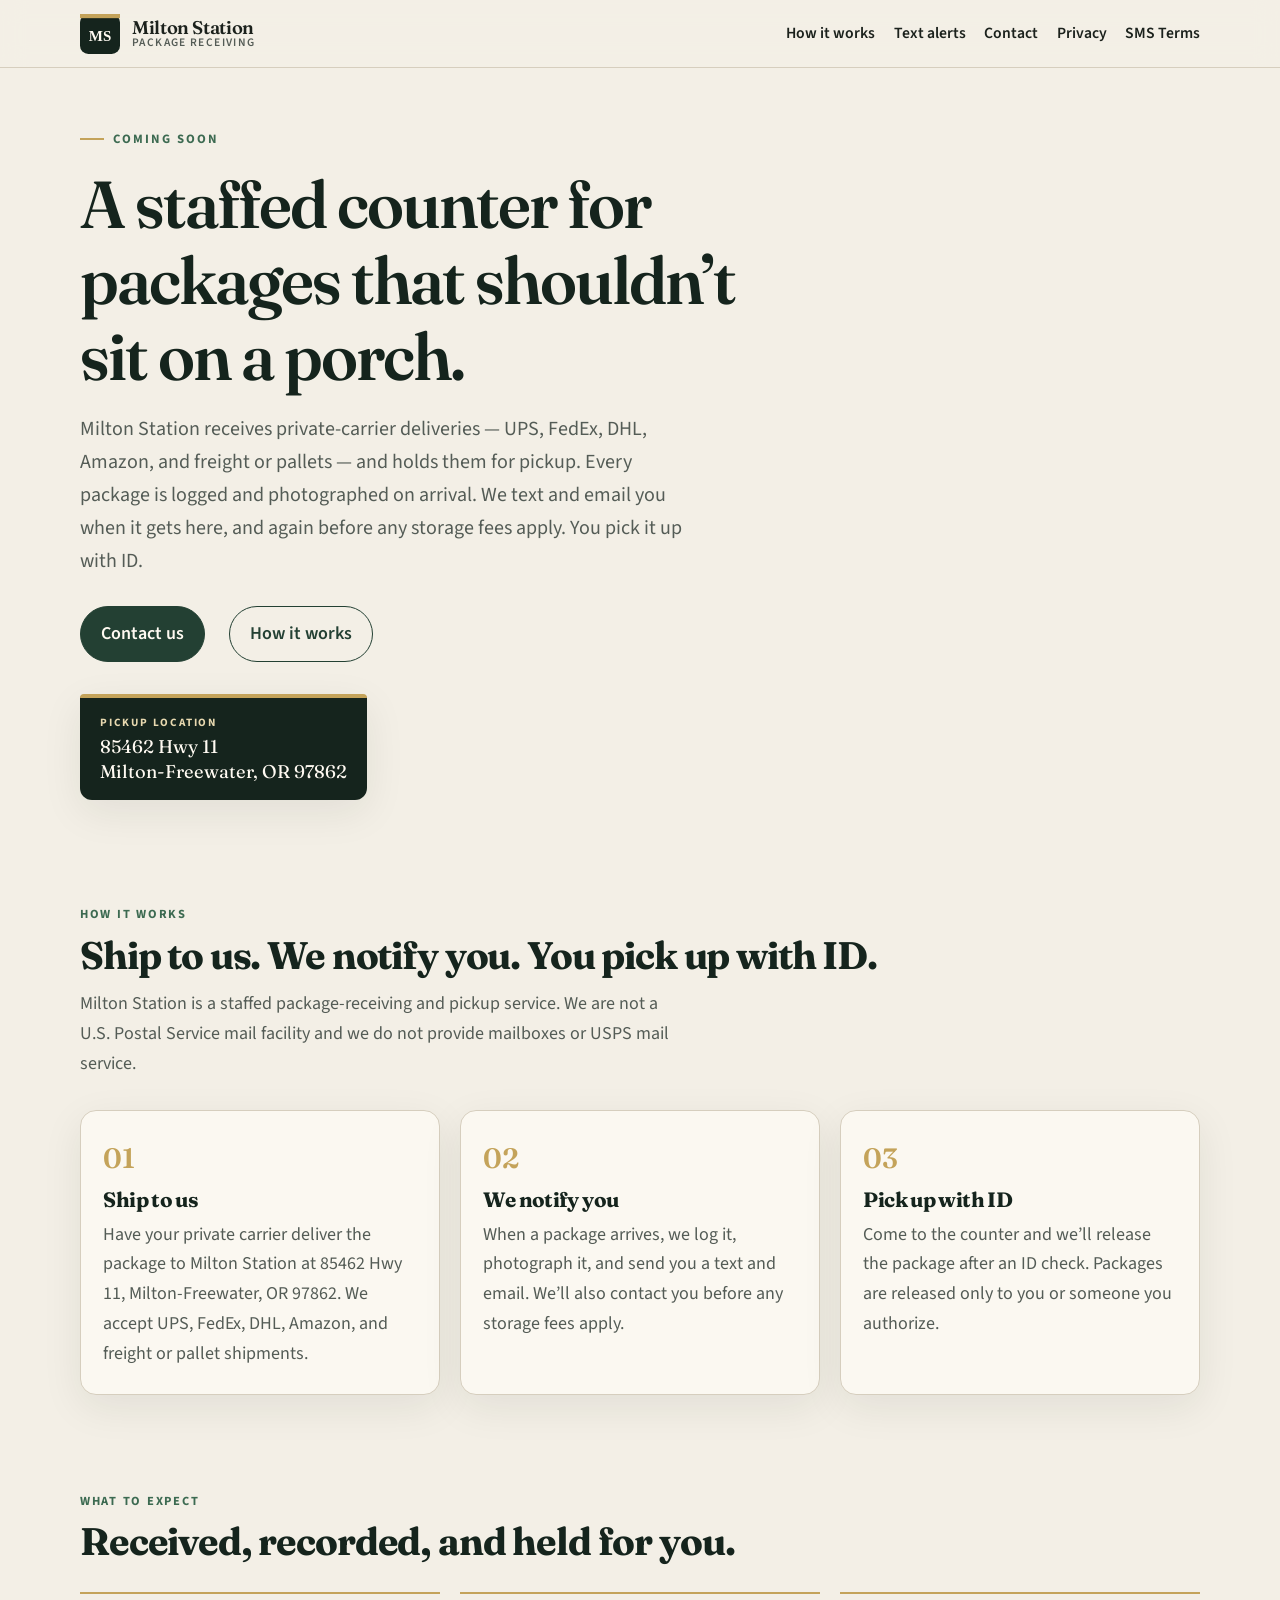
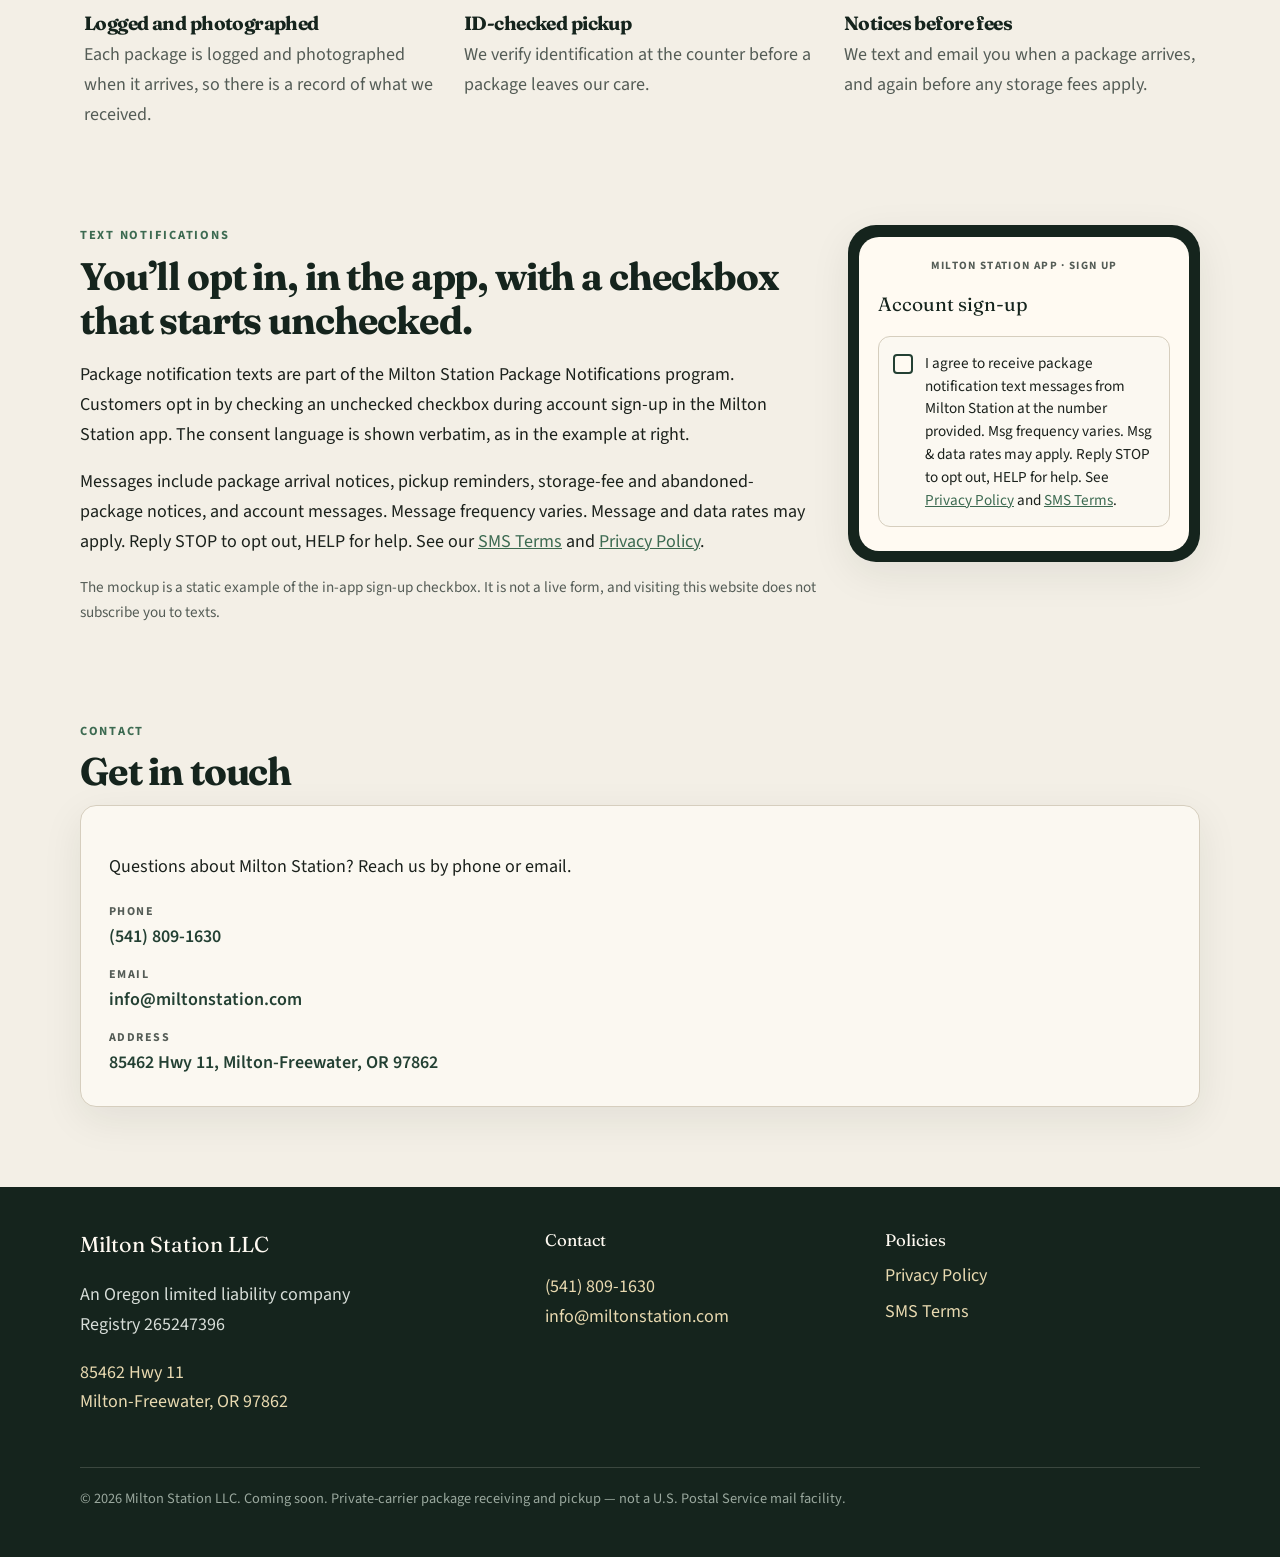
==== index.html @ 0d554fe6 "Add Milton Station website and GitHub Pages workflow" ====
<!DOCTYPE html>
<html lang="en">
<head>
  <meta charset="utf-8">
  <meta name="viewport" content="width=device-width, initial-scale=1">
    <title>Milton Station — Package receiving in Milton-Freewater, Oregon</title>
  <meta name="description" content="Milton Station is a staffed package-receiving and pickup service for private-carrier deliveries in Milton-Freewater, Oregon. Coming soon.">
  <link rel="canonical" href="https://miltonstation.com/">
  <link rel="icon" href="/assets/favicon.svg" type="image/svg+xml">
  <link rel="preconnect" href="https://fonts.googleapis.com">
  <link rel="preconnect" href="https://fonts.gstatic.com" crossorigin>
  <link href="https://fonts.googleapis.com/css2?family=Fraunces:opsz,wght@9..144,500;9..144,600;9..144,700&family=Source+Sans+3:ital,wght@0,400;0,600;0,700;1,400&display=swap" rel="stylesheet">
  <link rel="stylesheet" href="/styles.css">
</head>

<body>
  <a class="skip" href="#main">Skip to content</a>
  <header class="site-header">
    <div class="wrap header-inner">
      <a class="brand" href="/">
        <img class="brand-mark" src="/assets/logo.svg" alt="">
        <span class="brand-text">
          <span class="brand-name">Milton Station</span>
          <span class="brand-tag">Package receiving</span>
        </span>
      </a>
      <nav class="nav" aria-label="Primary">
                <a href="/#how-it-works">How it works</a>
        <a href="/#sms">Text alerts</a>
        <a href="/#contact">Contact</a>
        <a href="/privacy">Privacy</a>
        <a href="/sms-terms">SMS Terms</a>
      </nav>
    </div>
  </header>

  <main id="main">
    <section class="hero">
      <div class="wrap">
        <p class="eyebrow">Coming soon</p>
        <h1>A staffed counter for packages that shouldn’t sit on a porch.</h1>
        <p class="lede">Milton Station receives private-carrier deliveries — UPS, FedEx, DHL, Amazon, and freight or pallets — and holds them for pickup. Every package is logged and photographed on arrival. We text and email you when it gets here, and again before any storage fees apply. You pick it up with ID.</p>
        <div class="hero-actions">
          <a class="btn" href="#contact">Contact us</a>
          <a class="btn btn-ghost" href="#how-it-works">How it works</a>
        </div>
        <a class="plaque" href="https://maps.google.com/?q=85462+Hwy+11,+Milton-Freewater,+OR+97862">
          <span class="plaque-label">Pickup location</span>
          <span class="plaque-addr">85462 Hwy 11<br>Milton-Freewater, OR 97862</span>
        </a>
      </div>
    </section>

    <section id="how-it-works">
      <div class="wrap">
        <p class="section-label">How it works</p>
        <h2>Ship to us. We notify you. You pick up with ID.</h2>
        <p class="section-intro">Milton Station is a staffed package-receiving and pickup service. We are not a U.S. Postal Service mail facility and we do not provide mailboxes or USPS mail service.</p>
        <div class="steps">
          <article class="step">
            <div class="step-num">01</div>
            <h3>Ship to us</h3>
            <p>Have your private carrier deliver the package to Milton Station at 85462 Hwy 11, Milton-Freewater, OR 97862. We accept UPS, FedEx, DHL, Amazon, and freight or pallet shipments.</p>
          </article>
          <article class="step">
            <div class="step-num">02</div>
            <h3>We notify you</h3>
            <p>When a package arrives, we log it, photograph it, and send you a text and email. We’ll also contact you before any storage fees apply.</p>
          </article>
          <article class="step">
            <div class="step-num">03</div>
            <h3>Pick up with ID</h3>
            <p>Come to the counter and we’ll release the package after an ID check. Packages are released only to you or someone you authorize.</p>
          </article>
        </div>
      </div>
    </section>

    <section id="features">
      <div class="wrap">
        <p class="section-label">What to expect</p>
        <h2>Received, recorded, and held for you.</h2>
        <div class="features" style="margin-top:1.75rem;">
          <article class="feature">
            <h3>Logged and photographed</h3>
            <p>Each package is logged and photographed when it arrives, so there is a record of what we received.</p>
          </article>
          <article class="feature">
            <h3>ID-checked pickup</h3>
            <p>We verify identification at the counter before a package leaves our care.</p>
          </article>
          <article class="feature">
            <h3>Notices before fees</h3>
            <p>We text and email you when a package arrives, and again before any storage fees apply.</p>
          </article>
        </div>
      </div>
    </section>

    <section id="sms">
      <div class="wrap optin-grid">
        <div>
          <p class="section-label">Text notifications</p>
          <h2>You’ll opt in, in the app, with a checkbox that starts unchecked.</h2>
          <p>Package notification texts are part of the Milton Station Package Notifications program. Customers opt in by checking an unchecked checkbox during account sign-up in the Milton Station app. The consent language is shown verbatim, as in the example at right.</p>
          <p>Messages include package arrival notices, pickup reminders, storage-fee and abandoned-package notices, and account messages. Message frequency varies. Message and data rates may apply. Reply STOP to opt out, HELP for help. See our <a href="/sms-terms">SMS Terms</a> and <a href="/privacy">Privacy Policy</a>.</p>
          <p class="note">The mockup is a static example of the in-app sign-up checkbox. It is not a live form, and visiting this website does not subscribe you to texts.</p>
        </div>
            <aside class="mock-phone" aria-hidden="true">
              <div class="mock-screen">
                <p class="mock-chrome">Milton Station app · Sign up</p>
                <p class="mock-title">Account sign-up</p>
                <div class="mock-consent">
                  <span class="checkbox"></span>
                  <p>I agree to receive package notification text messages from Milton Station at the number provided. Msg frequency varies. Msg &amp; data rates may apply. Reply STOP to opt out, HELP for help. See <a href="/privacy">Privacy Policy</a> and <a href="/sms-terms">SMS Terms</a>.</p>
                </div>
              </div>
            </aside>
      </div>
    </section>

    <section id="contact">
      <div class="wrap">
        <p class="section-label">Contact</p>
        <h2>Get in touch</h2>
        <div class="contact-card">
          <p>Questions about Milton Station? Reach us by phone or email.</p>
          <ul class="contact-list">
            <li><span>Phone</span><a href="tel:+15418091630">(541) 809-1630</a></li>
            <li><span>Email</span><a href="mailto:info@miltonstation.com">info@miltonstation.com</a></li>
            <li><span>Address</span><a href="https://maps.google.com/?q=85462+Hwy+11,+Milton-Freewater,+OR+97862">85462 Hwy 11, Milton-Freewater, OR 97862</a></li>
          </ul>
        </div>
      </div>
    </section>
  </main>
  <footer class="site-footer">
    <div class="wrap">
      <div class="footer-grid">
        <div>
          <p class="footer-name">Milton Station LLC</p>
          <p>An Oregon limited liability company<br>Registry 265247396</p>
          <p>
            <a href="https://maps.google.com/?q=85462+Hwy+11,+Milton-Freewater,+OR+97862">85462 Hwy 11<br>Milton-Freewater, OR 97862</a>
          </p>
        </div>
        <div>
          <p class="footer-name" style="font-size:1.05rem;">Contact</p>
          <p><a href="tel:+15418091630">(541) 809-1630</a><br>
          <a href="mailto:info@miltonstation.com">info@miltonstation.com</a></p>
        </div>
        <div>
          <p class="footer-name" style="font-size:1.05rem;">Policies</p>
          <nav class="footer-nav" aria-label="Policies">
            <a href="/privacy">Privacy Policy</a>
            <a href="/sms-terms">SMS Terms</a>
          </nav>
        </div>
      </div>
      <p class="footer-bottom">&copy; 2026 Milton Station LLC. Coming soon. Private-carrier package receiving and pickup — not a U.S. Postal Service mail facility.</p>
    </div>
  </footer>
</body>
</html>
---- styles.css ----
/* Milton Station LLC — miltonstation.com */
:root {
  --bg: #f3efe6;
  --bg-card: #fbf8f1;
  --ink: #1b211c;
  --ink-muted: #545c56;
  --line: #d6cebe;
  --forest: #234033;
  --forest-deep: #15241d;
  --moss: #3c6a51;
  --gold: #c4a35a;
  --gold-soft: #e8d9b0;
  --cream: #fffaf2;
  --focus: #1b5e3b;
  --shadow: 0 12px 40px rgba(21, 36, 29, 0.08);
  --radius: 16px;
  --max: 70rem;
  --text: 38rem;
  --sans: "Source Sans 3", "Segoe UI", sans-serif;
  --serif: "Fraunces", Georgia, "Times New Roman", serif;
}

*, *::before, *::after { box-sizing: border-box; }
html { scroll-behavior: smooth; }
@media (prefers-reduced-motion: reduce) {
  html { scroll-behavior: auto; }
  * { animation: none !important; transition: none !important; }
}

body {
  margin: 0;
  font-family: var(--sans);
  font-size: 1.125rem;
  line-height: 1.65;
  color: var(--ink);
  background: var(--bg);
  -webkit-font-smoothing: antialiased;
}

img, svg { display: block; max-width: 100%; }
a { color: var(--moss); }
a:hover { color: var(--forest); }
:focus-visible {
  outline: 3px solid var(--gold);
  outline-offset: 3px;
}

.skip {
  position: absolute;
  left: 1rem;
  top: -4rem;
  background: var(--forest-deep);
  color: var(--cream);
  padding: 0.6rem 1rem;
  z-index: 100;
  border-radius: 8px;
}
.skip:focus { top: 1rem; }

.wrap {
  width: min(calc(100% - 2rem), var(--max));
  margin-inline: auto;
}
.prose-width { width: min(calc(100% - 2rem), 46rem); margin-inline: auto; }

/* Header */
.site-header {
  position: sticky;
  top: 0;
  z-index: 20;
  background: color-mix(in srgb, var(--bg) 88%, transparent);
  backdrop-filter: blur(12px);
  border-bottom: 1px solid var(--line);
}
.header-inner {
  display: flex;
  align-items: center;
  justify-content: space-between;
  gap: 1rem;
  padding: 0.85rem 0;
}
.brand {
  display: flex;
  align-items: center;
  gap: 0.75rem;
  text-decoration: none;
  color: var(--ink);
}
.brand-mark {
  width: 2.5rem;
  height: 2.5rem;
  flex-shrink: 0;
}
.brand-text {
  display: flex;
  flex-direction: column;
  line-height: 1.05;
}
.brand-name {
  font-family: var(--serif);
  font-weight: 600;
  font-size: 1.15rem;
  letter-spacing: -0.02em;
}
.brand-tag {
  font-size: 0.72rem;
  letter-spacing: 0.12em;
  text-transform: uppercase;
  color: var(--ink-muted);
  font-weight: 600;
}
.nav {
  display: flex;
  flex-wrap: wrap;
  gap: 0.25rem 1.15rem;
  font-size: 0.98rem;
  font-weight: 600;
}
.nav a {
  color: var(--ink);
  text-decoration: none;
}
.nav a:hover, .nav a[aria-current="page"] { color: var(--moss); }

/* Hero */
.hero {
  padding: 3.25rem 0 3.5rem;
}
.eyebrow {
  display: inline-flex;
  align-items: center;
  gap: 0.55rem;
  font-size: 0.8rem;
  font-weight: 700;
  letter-spacing: 0.16em;
  text-transform: uppercase;
  color: var(--moss);
  margin: 0 0 1rem;
}
.eyebrow::before {
  content: "";
  width: 1.5rem;
  height: 2px;
  background: var(--gold);
}
h1, h2, h3 { font-family: var(--serif); letter-spacing: -0.03em; line-height: 1.15; color: var(--forest-deep); }
.hero h1 {
  font-size: clamp(2.25rem, 6vw, 4.15rem);
  font-weight: 600;
  margin: 0 0 1.15rem;
  max-width: 16ch;
}
.lede {
  font-size: 1.25rem;
  color: var(--ink-muted);
  max-width: 38rem;
  margin: 0 0 1.75rem;
}
.hero-actions {
  display: flex;
  flex-wrap: wrap;
  gap: 0.75rem 1.5rem;
  align-items: center;
  margin-bottom: 2rem;
}
.btn {
  display: inline-flex;
  align-items: center;
  justify-content: center;
  background: var(--forest);
  color: var(--cream);
  text-decoration: none;
  font-weight: 600;
  padding: 0.75rem 1.25rem;
  border-radius: 999px;
  border: 1px solid var(--forest);
}
.btn:hover { background: var(--forest-deep); color: var(--cream); }
.btn-ghost {
  background: transparent;
  color: var(--forest);
}
.btn-ghost:hover { background: color-mix(in srgb, var(--forest) 8%, transparent); color: var(--forest-deep); }

.plaque {
  display: inline-flex;
  flex-direction: column;
  gap: 0.15rem;
  background: var(--forest-deep);
  color: var(--cream);
  padding: 1rem 1.25rem;
  border-radius: 4px 4px 12px 12px;
  box-shadow: var(--shadow);
  border-top: 4px solid var(--gold);
  text-decoration: none;
  max-width: 24rem;
}
.plaque:hover { color: var(--cream); }
.plaque-label {
  font-size: 0.7rem;
  letter-spacing: 0.16em;
  text-transform: uppercase;
  color: var(--gold-soft);
  font-weight: 700;
}
.plaque-addr {
  font-family: var(--serif);
  font-size: 1.15rem;
  line-height: 1.35;
}

/* Sections */
section { padding: 3rem 0; }
.section-label {
  font-size: 0.78rem;
  font-weight: 700;
  letter-spacing: 0.14em;
  text-transform: uppercase;
  color: var(--moss);
  margin: 0 0 0.5rem;
}
h2 { font-size: clamp(1.75rem, 3.5vw, 2.4rem); margin: 0 0 0.75rem; }
.section-intro { color: var(--ink-muted); max-width: 38rem; margin: 0 0 2rem; }

.steps {
  display: grid;
  gap: 1.25rem;
  grid-template-columns: 1fr;
}
@media (min-width: 800px) {
  .steps { grid-template-columns: repeat(3, 1fr); }
}
.step {
  background: var(--bg-card);
  border: 1px solid var(--line);
  border-radius: var(--radius);
  padding: 1.5rem 1.4rem 1.6rem;
  box-shadow: var(--shadow);
}
.step-num {
  font-family: var(--serif);
  font-size: 1.75rem;
  color: var(--gold);
  font-weight: 600;
  margin-bottom: 0.4rem;
}
.step h3 { font-size: 1.3rem; margin: 0 0 0.5rem; }
.step p { margin: 0; color: var(--ink-muted); }

.features {
  display: grid;
  gap: 1.25rem;
}
@media (min-width: 800px) {
  .features { grid-template-columns: repeat(3, 1fr); }
}
.feature {
  padding: 0 0.25rem;
  border-top: 2px solid var(--gold);
  padding-top: 1.15rem;
}
.feature h3 { font-size: 1.2rem; margin: 0 0 0.4rem; }
.feature p { margin: 0; color: var(--ink-muted); }

/* SMS mockup */
.optin-grid {
  display: grid;
  gap: 2rem;
  align-items: start;
}
@media (min-width: 860px) {
  .optin-grid { grid-template-columns: 1fr 22rem; }
}
.mock-phone {
  background: var(--forest-deep);
  border-radius: 28px;
  padding: 0.7rem;
  box-shadow: var(--shadow);
  color: var(--ink);
}
.mock-screen {
  background: var(--cream);
  border-radius: 20px;
  padding: 1.25rem 1.15rem 1.5rem;
  min-height: 16rem;
}
.mock-chrome {
  font-size: 0.7rem;
  letter-spacing: 0.12em;
  text-transform: uppercase;
  font-weight: 700;
  color: var(--ink-muted);
  margin: 0 0 0.85rem;
  text-align: center;
}
.mock-title {
  font-family: var(--serif);
  font-size: 1.2rem;
  margin: 0 0 1rem;
  color: var(--forest-deep);
}
.mock-consent {
  display: flex;
  gap: 0.75rem;
  align-items: flex-start;
  border: 1px solid var(--line);
  border-radius: 12px;
  padding: 0.9rem;
  background: var(--bg-card);
}
.checkbox {
  flex-shrink: 0;
  width: 1.25rem;
  height: 1.25rem;
  margin-top: 0.15rem;
  border: 2px solid var(--forest);
  border-radius: 4px;
  background: var(--cream);
}
.mock-consent p {
  margin: 0;
  font-size: 0.95rem;
  line-height: 1.5;
}
.note {
  font-size: 0.95rem;
  color: var(--ink-muted);
  margin: 1rem 0 0;
}

/* Contact */
.contact-card {
  background: var(--bg-card);
  border: 1px solid var(--line);
  border-radius: var(--radius);
  padding: 1.75rem;
  box-shadow: var(--shadow);
}
.contact-list {
  list-style: none;
  margin: 1.25rem 0 0;
  padding: 0;
  display: grid;
  gap: 0.85rem;
}
.contact-list span {
  display: block;
  font-size: 0.75rem;
  letter-spacing: 0.12em;
  text-transform: uppercase;
  font-weight: 700;
  color: var(--ink-muted);
}
.contact-list a { text-decoration: none; font-weight: 600; color: var(--forest); }
.contact-list a:hover { text-decoration: underline; }

/* Legal pages */
.legal { padding: 2.5rem 0 4rem; }
.legal h1 { font-size: clamp(2rem, 4.5vw, 3rem); margin: 0 0 0.4rem; }
.updated { color: var(--ink-muted); margin: 0 0 2rem; font-size: 1rem; }
.legal h2 {
  font-size: 1.45rem;
  margin: 2rem 0 0.65rem;
  padding-top: 0.5rem;
}
.legal p, .legal li { color: var(--ink); }
.legal ul { padding-left: 1.2rem; }
.legal li { margin: 0.35rem 0; }
.legal .callout {
  background: var(--bg-card);
  border-left: 4px solid var(--gold);
  padding: 1rem 1.15rem;
  margin: 1.25rem 0;
  border-radius: 0 10px 10px 0;
}

/* Footer */
.site-footer {
  background: var(--forest-deep);
  color: #d7ddd8;
  padding: 2.5rem 0 2rem;
  margin-top: 2rem;
}
.site-footer a { color: var(--gold-soft); text-decoration: none; }
.site-footer a:hover { color: var(--cream); text-decoration: underline; }
.footer-grid {
  display: grid;
  gap: 1.5rem;
}
@media (min-width: 700px) {
  .footer-grid { grid-template-columns: 1.4fr 1fr 1fr; }
}
.footer-name {
  font-family: var(--serif);
  color: var(--cream);
  font-size: 1.35rem;
  margin: 0 0 0.4rem;
}
.footer-nav {
  display: flex;
  flex-direction: column;
  gap: 0.4rem;
}
.footer-bottom {
  margin-top: 2rem;
  padding-top: 1.15rem;
  border-top: 1px solid color-mix(in srgb, var(--cream) 16%, transparent);
  font-size: 0.9rem;
  color: #9aa89e;
}
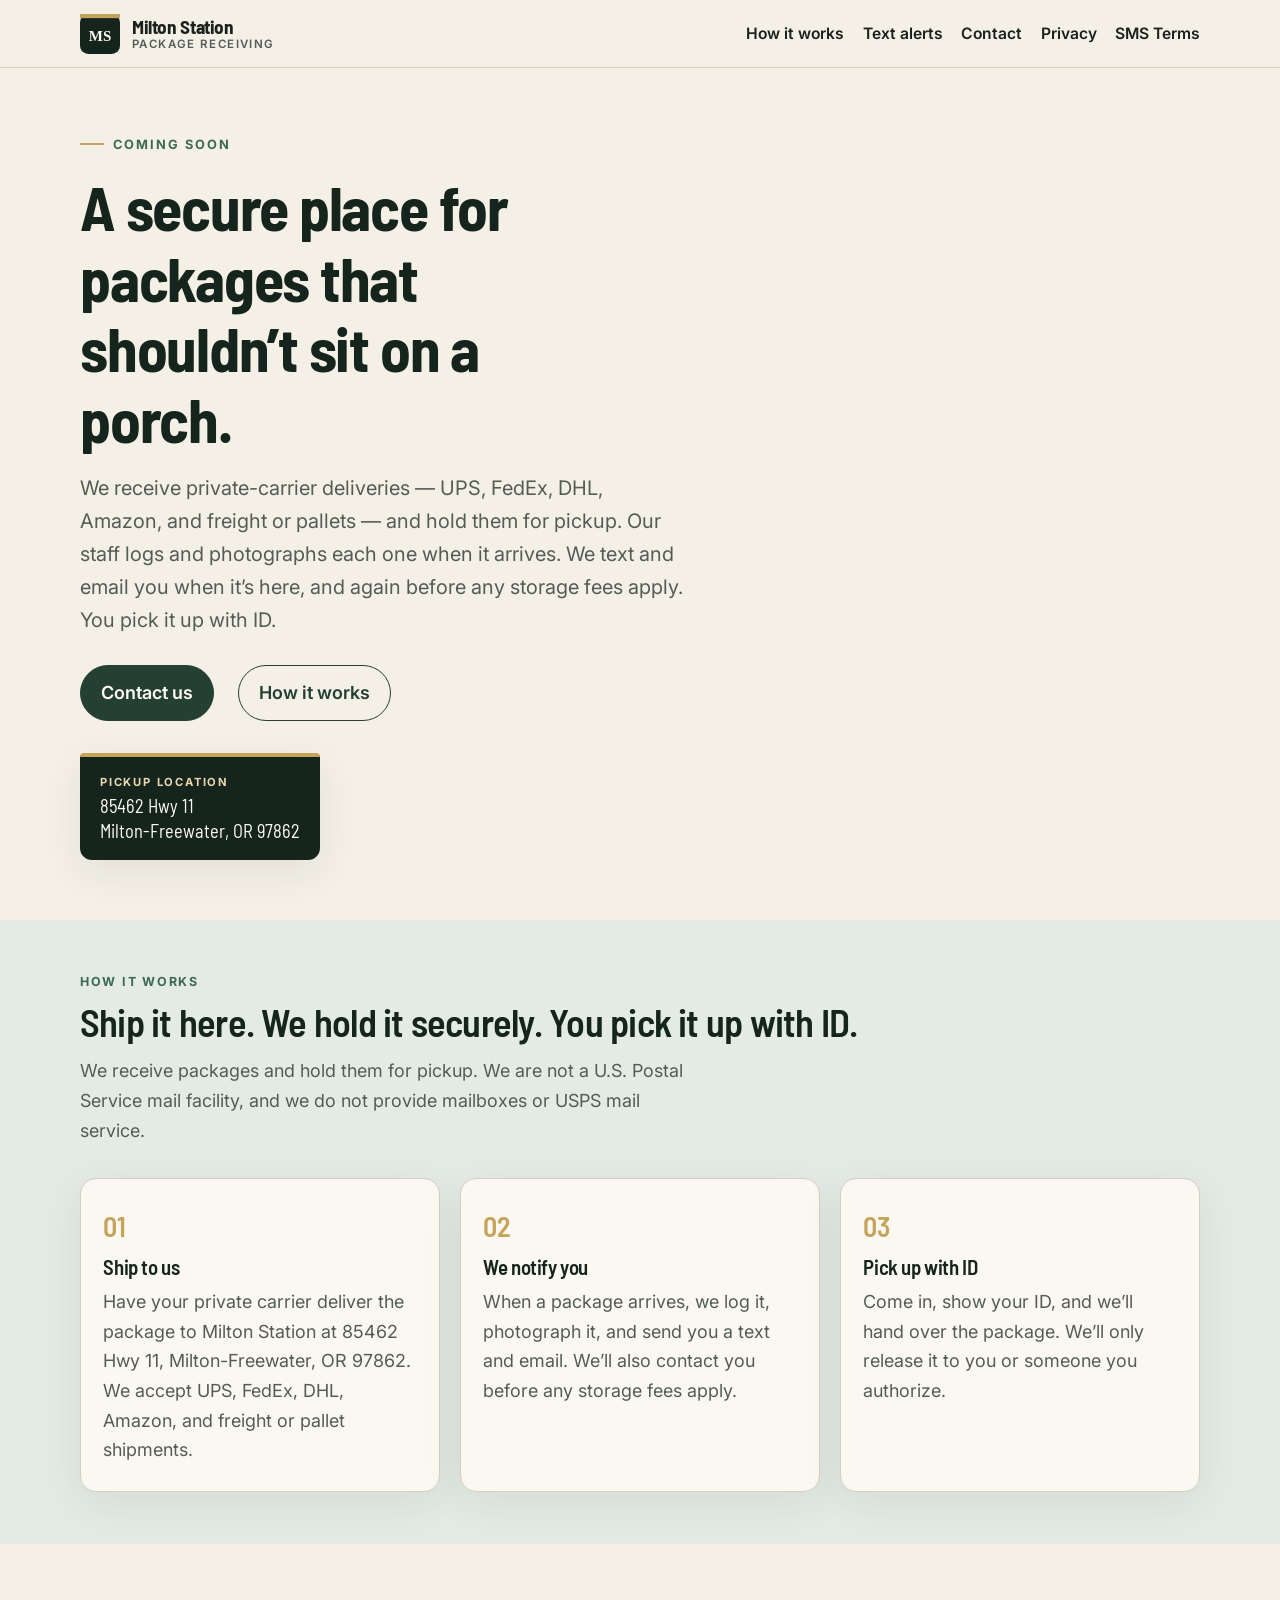
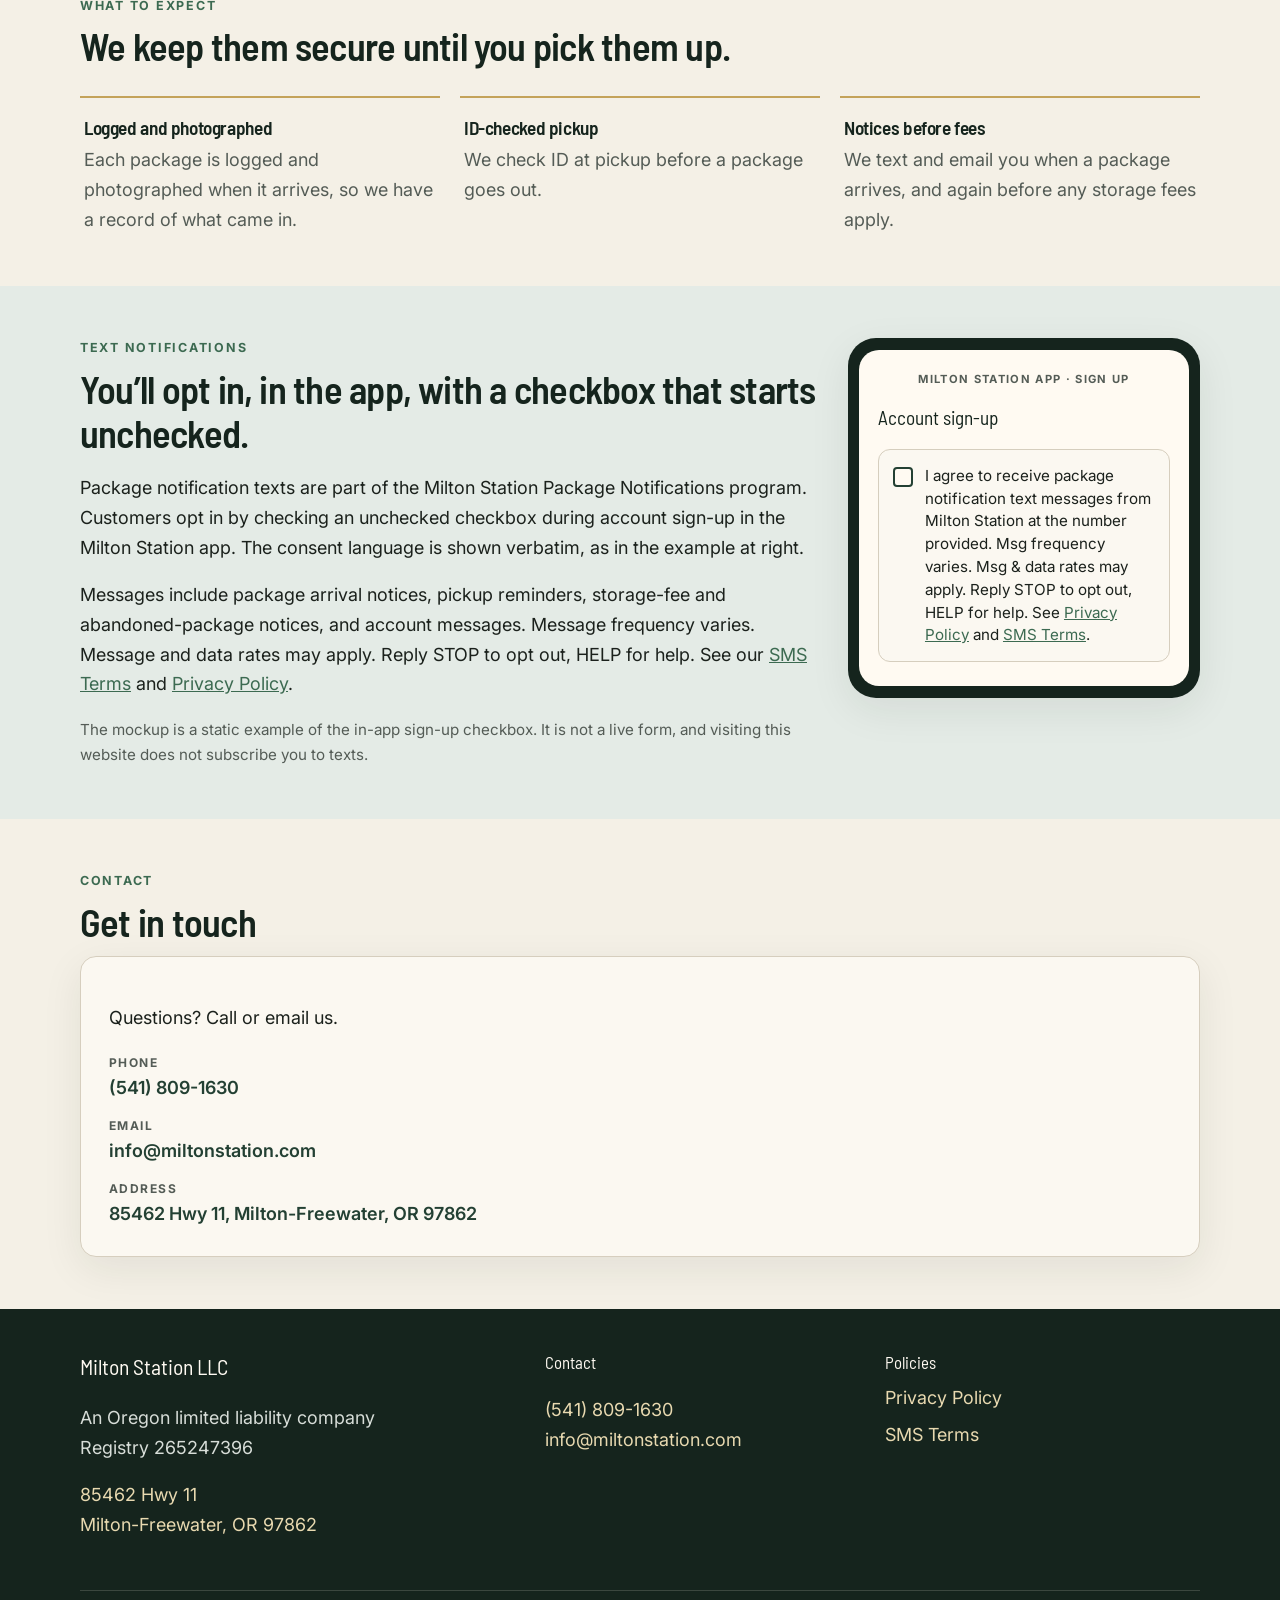
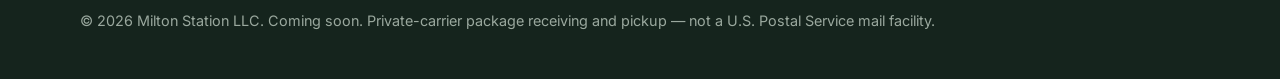
==== commit 4079e06a: "Refresh typography, section colors, and home-page copy" ====
--- a/index.html
+++ b/index.html
@@ -4,12 +4,12 @@
   <meta charset="utf-8">
   <meta name="viewport" content="width=device-width, initial-scale=1">
     <title>Milton Station — Package receiving in Milton-Freewater, Oregon</title>
-  <meta name="description" content="Milton Station is a staffed package-receiving and pickup service for private-carrier deliveries in Milton-Freewater, Oregon. Coming soon.">
+  <meta name="description" content="Secure package receiving and ID-checked pickup for private-carrier deliveries in Milton-Freewater, Oregon. Coming soon.">
   <link rel="canonical" href="https://miltonstation.com/">
   <link rel="icon" href="/assets/favicon.svg" type="image/svg+xml">
   <link rel="preconnect" href="https://fonts.googleapis.com">
   <link rel="preconnect" href="https://fonts.gstatic.com" crossorigin>
-  <link href="https://fonts.googleapis.com/css2?family=Fraunces:opsz,wght@9..144,500;9..144,600;9..144,700&family=Source+Sans+3:ital,wght@0,400;0,600;0,700;1,400&display=swap" rel="stylesheet">
+  <link href="https://fonts.googleapis.com/css2?family=Barlow+Semi+Condensed:wght@600;700&family=Inter:ital,wght@0,400;0,600;0,700;1,400&display=swap" rel="stylesheet">
   <link rel="stylesheet" href="/styles.css">
 </head>
 
@@ -38,8 +38,8 @@
     <section class="hero">
       <div class="wrap">
         <p class="eyebrow">Coming soon</p>
-        <h1>A staffed counter for packages that shouldn’t sit on a porch.</h1>
-        <p class="lede">Milton Station receives private-carrier deliveries — UPS, FedEx, DHL, Amazon, and freight or pallets — and holds them for pickup. Every package is logged and photographed on arrival. We text and email you when it gets here, and again before any storage fees apply. You pick it up with ID.</p>
+        <h1>A secure place for packages that shouldn’t sit on a porch.</h1>
+        <p class="lede">We receive private-carrier deliveries — UPS, FedEx, DHL, Amazon, and freight or pallets — and hold them for pickup. Our staff logs and photographs each one when it arrives. We text and email you when it’s here, and again before any storage fees apply. You pick it up with ID.</p>
         <div class="hero-actions">
           <a class="btn" href="#contact">Contact us</a>
           <a class="btn btn-ghost" href="#how-it-works">How it works</a>
@@ -54,8 +54,8 @@
     <section id="how-it-works">
       <div class="wrap">
         <p class="section-label">How it works</p>
-        <h2>Ship to us. We notify you. You pick up with ID.</h2>
-        <p class="section-intro">Milton Station is a staffed package-receiving and pickup service. We are not a U.S. Postal Service mail facility and we do not provide mailboxes or USPS mail service.</p>
+        <h2>Ship it here. We hold it securely. You pick it up with ID.</h2>
+        <p class="section-intro">We receive packages and hold them for pickup. We are not a U.S. Postal Service mail facility, and we do not provide mailboxes or USPS mail service.</p>
         <div class="steps">
           <article class="step">
             <div class="step-num">01</div>
@@ -70,7 +70,7 @@
           <article class="step">
             <div class="step-num">03</div>
             <h3>Pick up with ID</h3>
-            <p>Come to the counter and we’ll release the package after an ID check. Packages are released only to you or someone you authorize.</p>
+            <p>Come in, show your ID, and we’ll hand over the package. We’ll only release it to you or someone you authorize.</p>
           </article>
         </div>
       </div>
@@ -79,15 +79,15 @@
     <section id="features">
       <div class="wrap">
         <p class="section-label">What to expect</p>
-        <h2>Received, recorded, and held for you.</h2>
+        <h2>We keep them secure until you pick them up.</h2>
         <div class="features" style="margin-top:1.75rem;">
           <article class="feature">
             <h3>Logged and photographed</h3>
-            <p>Each package is logged and photographed when it arrives, so there is a record of what we received.</p>
+            <p>Each package is logged and photographed when it arrives, so we have a record of what came in.</p>
           </article>
           <article class="feature">
             <h3>ID-checked pickup</h3>
-            <p>We verify identification at the counter before a package leaves our care.</p>
+            <p>We check ID at pickup before a package goes out.</p>
           </article>
           <article class="feature">
             <h3>Notices before fees</h3>
@@ -124,7 +124,7 @@
         <p class="section-label">Contact</p>
         <h2>Get in touch</h2>
         <div class="contact-card">
-          <p>Questions about Milton Station? Reach us by phone or email.</p>
+          <p>Questions? Call or email us.</p>
           <ul class="contact-list">
             <li><span>Phone</span><a href="tel:+15418091630">(541) 809-1630</a></li>
             <li><span>Email</span><a href="mailto:info@miltonstation.com">info@miltonstation.com</a></li>
--- a/styles.css
+++ b/styles.css
@@ -1,6 +1,7 @@
 /* Milton Station LLC — miltonstation.com */
 :root {
-  --bg: #f3efe6;
+  --bg: #f4f0e6;
+  --bg-alt: #e4ebe6;
   --bg-card: #fbf8f1;
   --ink: #1b211c;
   --ink-muted: #545c56;
@@ -16,8 +17,8 @@
   --radius: 16px;
   --max: 70rem;
   --text: 38rem;
-  --sans: "Source Sans 3", "Segoe UI", sans-serif;
-  --serif: "Fraunces", Georgia, "Times New Roman", serif;
+  --sans: "Inter", "Segoe UI", sans-serif;
+  --heading: "Barlow Semi Condensed", "Arial Narrow", sans-serif;
 }
 
 *, *::before, *::after { box-sizing: border-box; }
@@ -68,7 +69,7 @@
   position: sticky;
   top: 0;
   z-index: 20;
-  background: color-mix(in srgb, var(--bg) 88%, transparent);
+  background: color-mix(in srgb, var(--bg) 94%, transparent);
   backdrop-filter: blur(12px);
   border-bottom: 1px solid var(--line);
 }
@@ -97,9 +98,9 @@
   line-height: 1.05;
 }
 .brand-name {
-  font-family: var(--serif);
-  font-weight: 600;
-  font-size: 1.15rem;
+  font-family: var(--heading);
+  font-weight: 700;
+  font-size: 1.2rem;
   letter-spacing: -0.02em;
 }
 .brand-tag {
@@ -143,12 +144,12 @@
   height: 2px;
   background: var(--gold);
 }
-h1, h2, h3 { font-family: var(--serif); letter-spacing: -0.03em; line-height: 1.15; color: var(--forest-deep); }
+h1, h2, h3 { font-family: var(--heading); font-weight: 600; letter-spacing: -0.02em; line-height: 1.15; color: var(--forest-deep); }
 .hero h1 {
-  font-size: clamp(2.25rem, 6vw, 4.15rem);
-  font-weight: 600;
+  font-size: clamp(2.25rem, 6vw, 3.85rem);
+  font-weight: 700;
   margin: 0 0 1.15rem;
-  max-width: 16ch;
+  max-width: 18ch;
 }
 .lede {
   font-size: 1.25rem;
@@ -204,13 +205,20 @@
   font-weight: 700;
 }
 .plaque-addr {
-  font-family: var(--serif);
+  font-family: var(--heading);
   font-size: 1.15rem;
   line-height: 1.35;
 }
 
 /* Sections */
-section { padding: 3rem 0; }
+section { padding: 3.25rem 0; }
+.hero,
+#features,
+#contact,
+.legal { background: var(--bg); }
+#how-it-works,
+#sms { background: var(--bg-alt); }
+.hero { padding: 3.5rem 0 3.75rem; }
 .section-label {
   font-size: 0.78rem;
   font-weight: 700;
@@ -238,7 +246,7 @@
   box-shadow: var(--shadow);
 }
 .step-num {
-  font-family: var(--serif);
+  font-family: var(--heading);
   font-size: 1.75rem;
   color: var(--gold);
   font-weight: 600;
@@ -294,7 +302,7 @@
   text-align: center;
 }
 .mock-title {
-  font-family: var(--serif);
+  font-family: var(--heading);
   font-size: 1.2rem;
   margin: 0 0 1rem;
   color: var(--forest-deep);
@@ -379,7 +387,7 @@
   background: var(--forest-deep);
   color: #d7ddd8;
   padding: 2.5rem 0 2rem;
-  margin-top: 2rem;
+  margin-top: 0;
 }
 .site-footer a { color: var(--gold-soft); text-decoration: none; }
 .site-footer a:hover { color: var(--cream); text-decoration: underline; }
@@ -391,7 +399,7 @@
   .footer-grid { grid-template-columns: 1.4fr 1fr 1fr; }
 }
 .footer-name {
-  font-family: var(--serif);
+  font-family: var(--heading);
   color: var(--cream);
   font-size: 1.35rem;
   margin: 0 0 0.4rem;
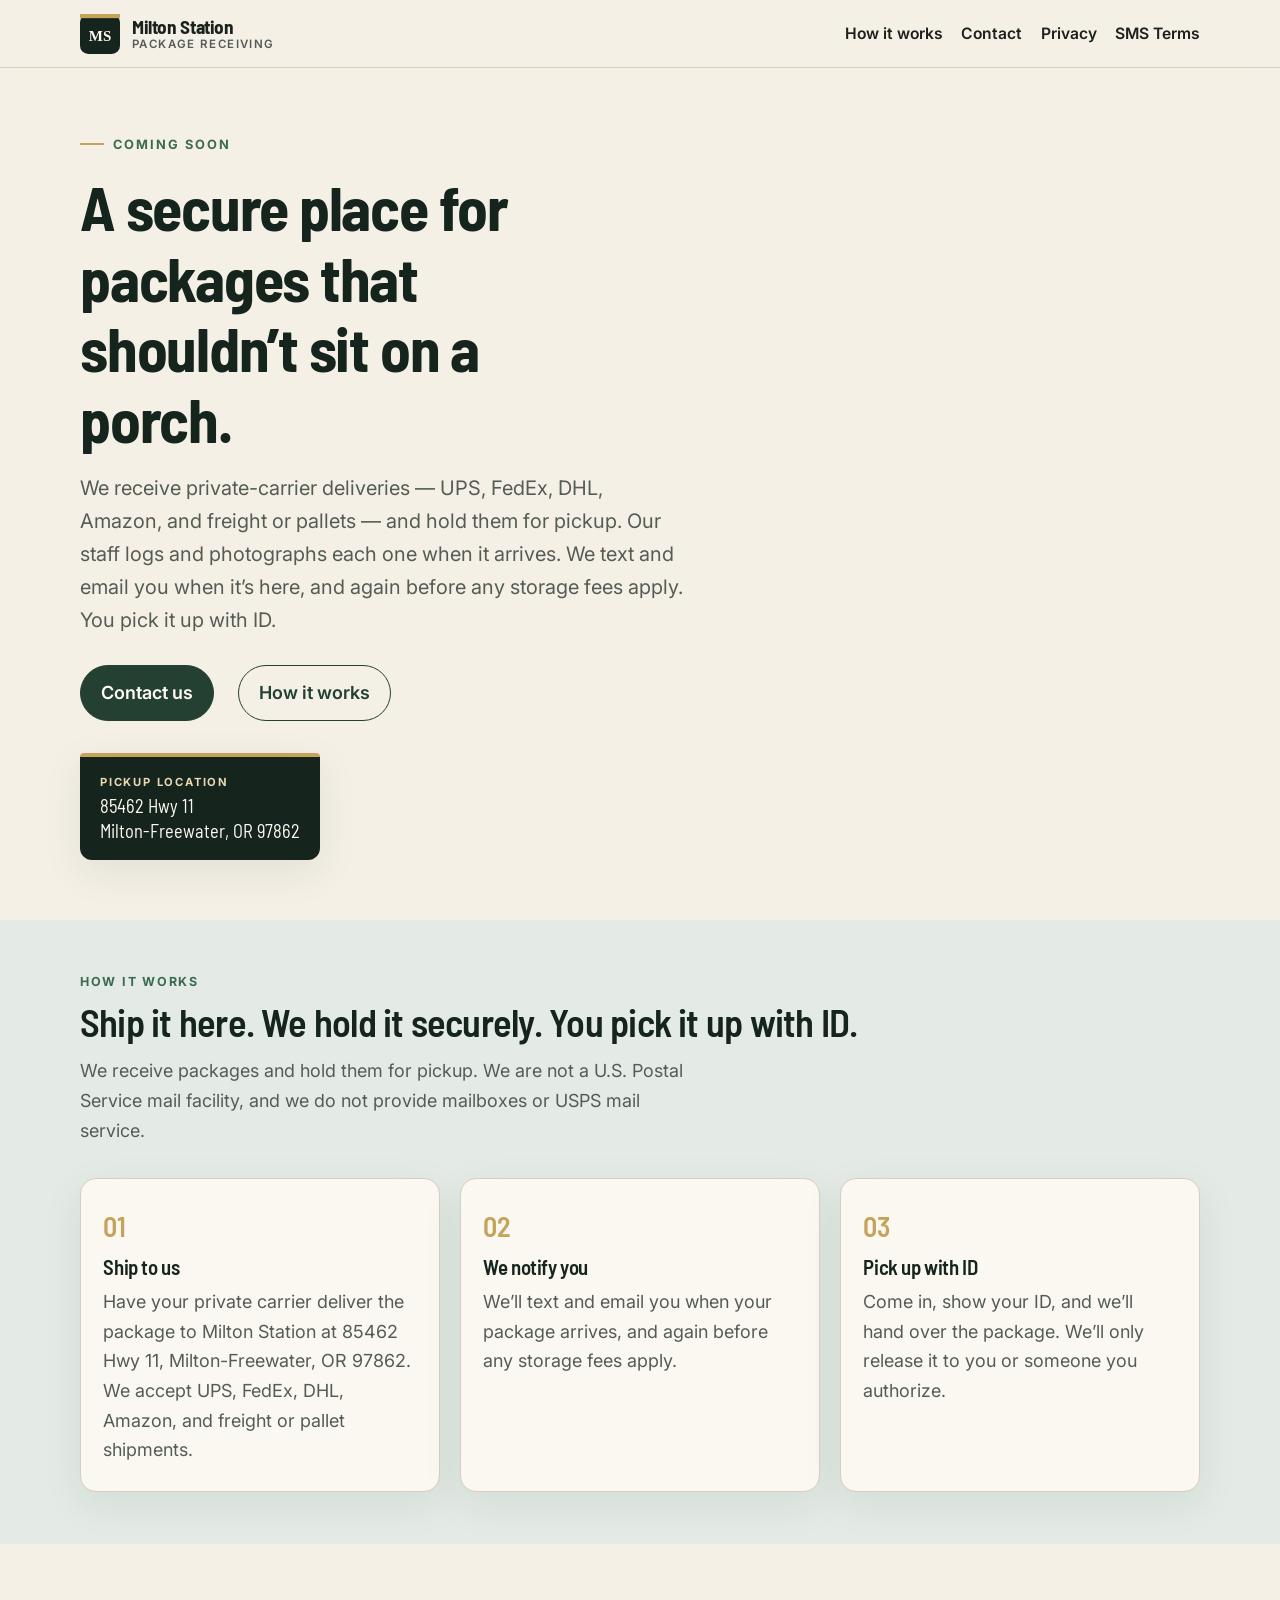
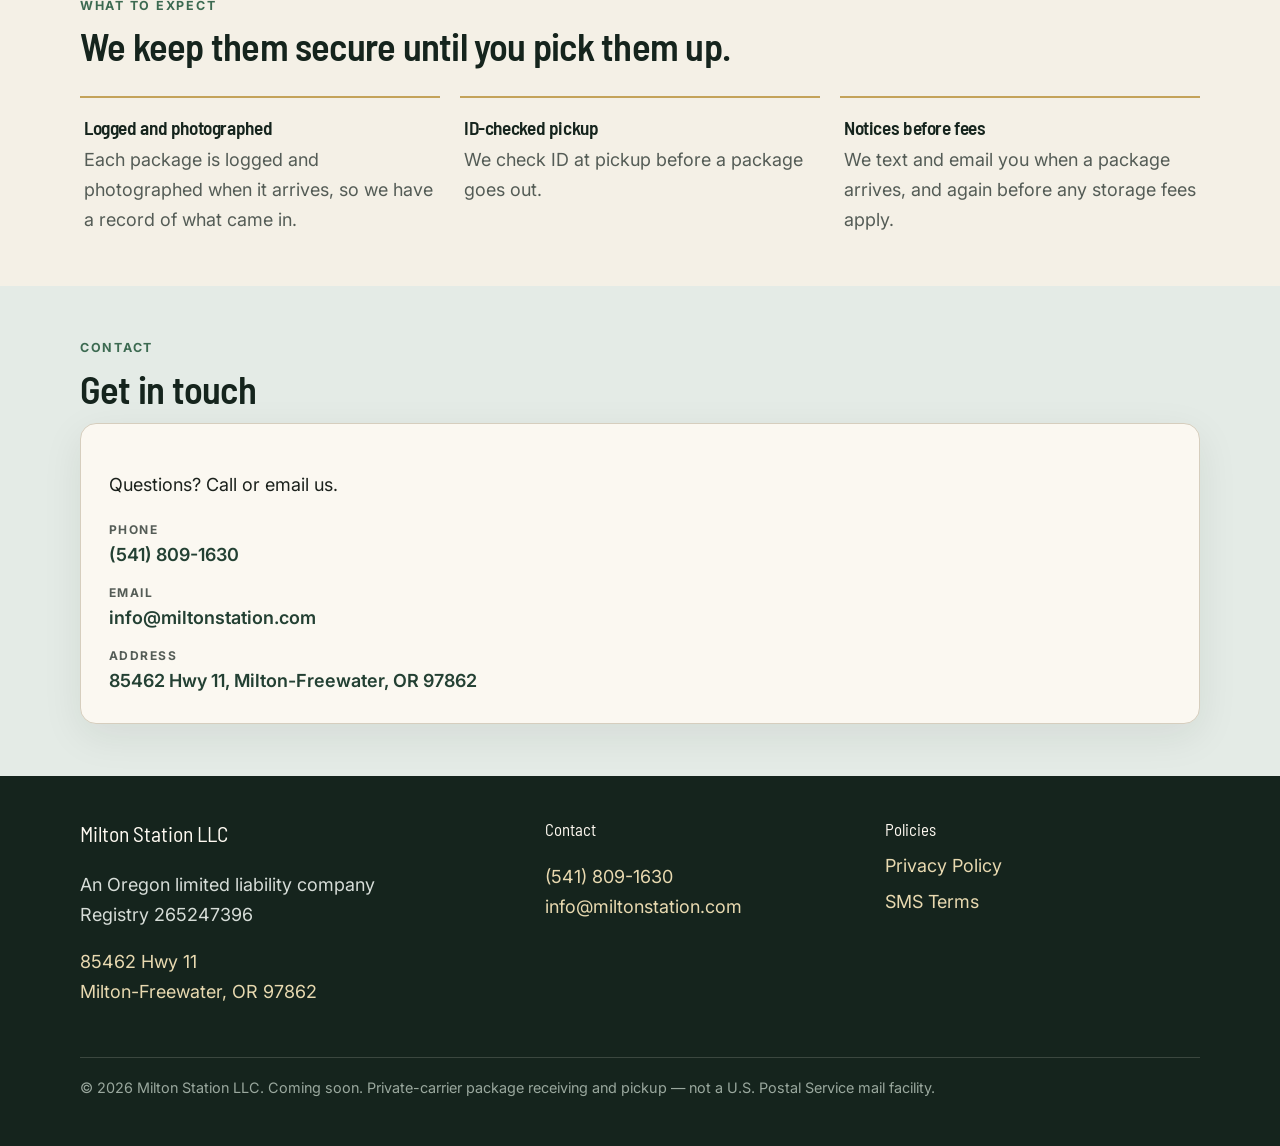
==== commit 442f8931: "Move the text opt-in mockup off the home page" ====
--- a/index.html
+++ b/index.html
@@ -25,8 +25,7 @@
         </span>
       </a>
       <nav class="nav" aria-label="Primary">
-                <a href="/#how-it-works">How it works</a>
-        <a href="/#sms">Text alerts</a>
+        <a href="/#how-it-works">How it works</a>
         <a href="/#contact">Contact</a>
         <a href="/privacy">Privacy</a>
         <a href="/sms-terms">SMS Terms</a>
@@ -65,7 +64,7 @@
           <article class="step">
             <div class="step-num">02</div>
             <h3>We notify you</h3>
-            <p>When a package arrives, we log it, photograph it, and send you a text and email. We’ll also contact you before any storage fees apply.</p>
+            <p>We’ll text and email you when your package arrives, and again before any storage fees apply.</p>
           </article>
           <article class="step">
             <div class="step-num">03</div>
@@ -94,28 +93,6 @@
             <p>We text and email you when a package arrives, and again before any storage fees apply.</p>
           </article>
         </div>
-      </div>
-    </section>
-
-    <section id="sms">
-      <div class="wrap optin-grid">
-        <div>
-          <p class="section-label">Text notifications</p>
-          <h2>You’ll opt in, in the app, with a checkbox that starts unchecked.</h2>
-          <p>Package notification texts are part of the Milton Station Package Notifications program. Customers opt in by checking an unchecked checkbox during account sign-up in the Milton Station app. The consent language is shown verbatim, as in the example at right.</p>
-          <p>Messages include package arrival notices, pickup reminders, storage-fee and abandoned-package notices, and account messages. Message frequency varies. Message and data rates may apply. Reply STOP to opt out, HELP for help. See our <a href="/sms-terms">SMS Terms</a> and <a href="/privacy">Privacy Policy</a>.</p>
-          <p class="note">The mockup is a static example of the in-app sign-up checkbox. It is not a live form, and visiting this website does not subscribe you to texts.</p>
-        </div>
-            <aside class="mock-phone" aria-hidden="true">
-              <div class="mock-screen">
-                <p class="mock-chrome">Milton Station app · Sign up</p>
-                <p class="mock-title">Account sign-up</p>
-                <div class="mock-consent">
-                  <span class="checkbox"></span>
-                  <p>I agree to receive package notification text messages from Milton Station at the number provided. Msg frequency varies. Msg &amp; data rates may apply. Reply STOP to opt out, HELP for help. See <a href="/privacy">Privacy Policy</a> and <a href="/sms-terms">SMS Terms</a>.</p>
-                </div>
-              </div>
-            </aside>
       </div>
     </section>
 
--- a/styles.css
+++ b/styles.css
@@ -214,10 +214,9 @@
 section { padding: 3.25rem 0; }
 .hero,
 #features,
-#contact,
 .legal { background: var(--bg); }
 #how-it-works,
-#sms { background: var(--bg-alt); }
+#contact { background: var(--bg-alt); }
 .hero { padding: 3.5rem 0 3.75rem; }
 .section-label {
   font-size: 0.78rem;
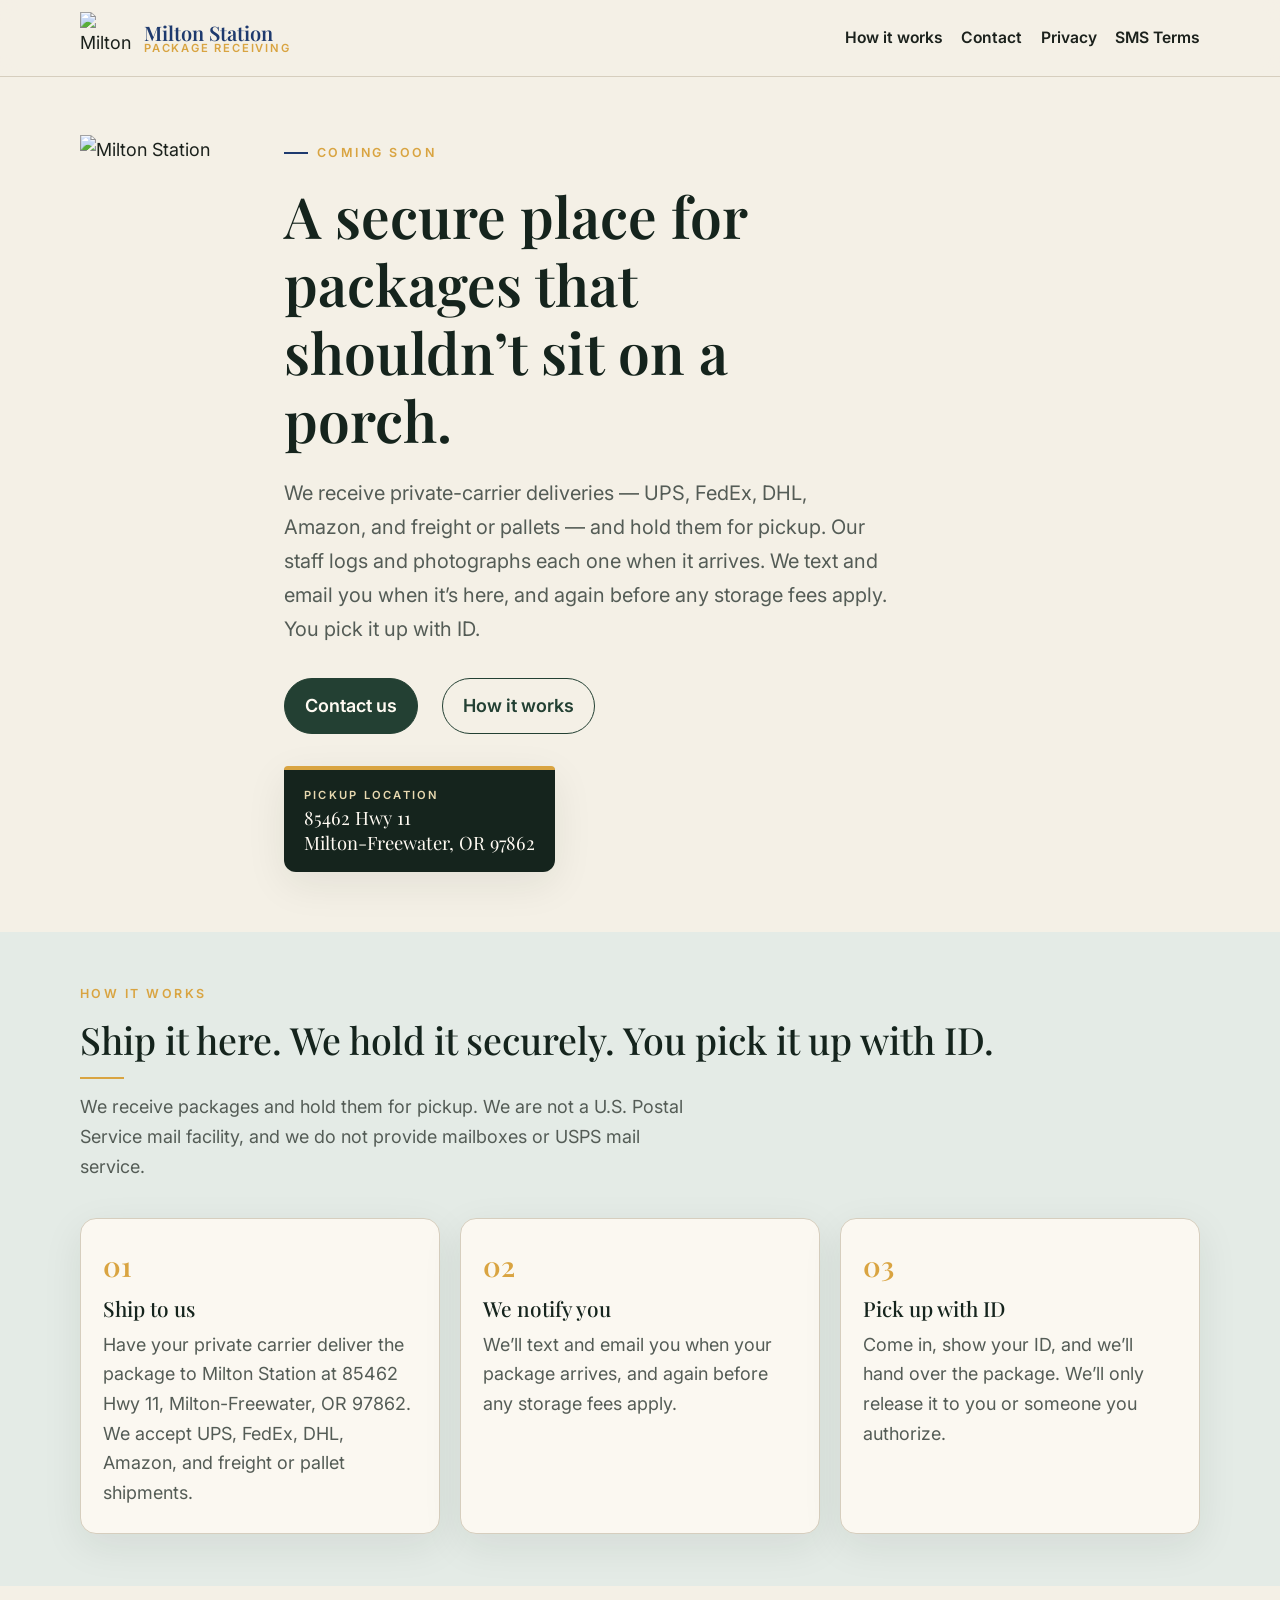
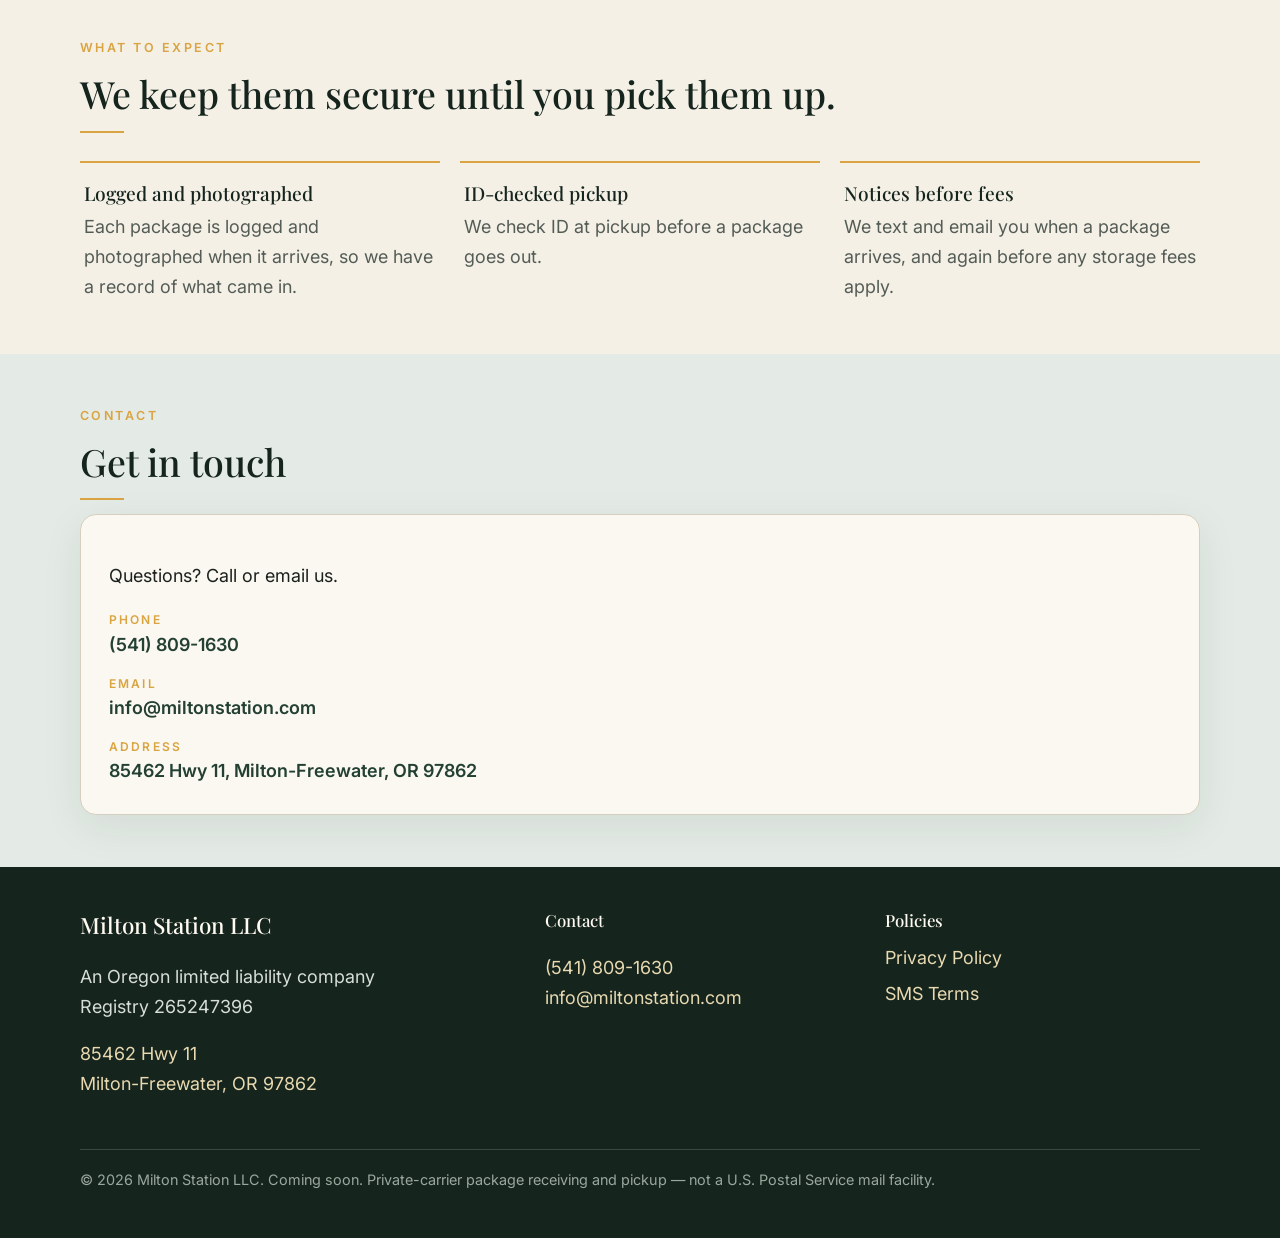
==== commit 4260b1d2: "Add the Milton Station badge and refine typography to match the brand Replace the placeholder MS squ" ====
--- a/index.html
+++ b/index.html
@@ -6,10 +6,20 @@
     <title>Milton Station — Package receiving in Milton-Freewater, Oregon</title>
   <meta name="description" content="Secure package receiving and ID-checked pickup for private-carrier deliveries in Milton-Freewater, Oregon. Coming soon.">
   <link rel="canonical" href="https://miltonstation.com/">
-  <link rel="icon" href="/assets/favicon.svg" type="image/svg+xml">
+  <meta property="og:title" content="Milton Station — Package receiving in Milton-Freewater, Oregon">
+  <meta property="og:description" content="Secure package receiving and ID-checked pickup for private-carrier deliveries in Milton-Freewater, Oregon. Coming soon.">
+  <meta property="og:url" content="https://miltonstation.com/">
+  <meta property="og:type" content="website">
+  <meta property="og:image" content="https://miltonstation.com/assets/og-image.png">
+  <meta property="og:image:width" content="1200">
+  <meta property="og:image:height" content="630">
+  <meta name="twitter:card" content="summary_large_image">
+  <meta name="twitter:image" content="https://miltonstation.com/assets/og-image.png">
+  <link rel="icon" type="image/png" sizes="32x32" href="/assets/favicon-32.png">
+  <link rel="apple-touch-icon" href="/assets/apple-touch-icon.png">
   <link rel="preconnect" href="https://fonts.googleapis.com">
   <link rel="preconnect" href="https://fonts.gstatic.com" crossorigin>
-  <link href="https://fonts.googleapis.com/css2?family=Barlow+Semi+Condensed:wght@600;700&family=Inter:ital,wght@0,400;0,600;0,700;1,400&display=swap" rel="stylesheet">
+  <link href="https://fonts.googleapis.com/css2?family=Playfair+Display:ital,wght@0,500;0,600;1,500&family=Inter:ital,wght@0,400;0,600;0,700;1,400&display=swap" rel="stylesheet">
   <link rel="stylesheet" href="/styles.css">
 </head>
 
@@ -18,7 +28,7 @@
   <header class="site-header">
     <div class="wrap header-inner">
       <a class="brand" href="/">
-        <img class="brand-mark" src="/assets/logo.svg" alt="">
+        <img class="brand-mark" src="/assets/logo-badge.png" width="52" height="52" alt="Milton Station">
         <span class="brand-text">
           <span class="brand-name">Milton Station</span>
           <span class="brand-tag">Package receiving</span>
@@ -35,7 +45,9 @@
 
   <main id="main">
     <section class="hero">
-      <div class="wrap">
+      <div class="wrap hero-inner">
+        <img class="hero-badge" src="/assets/logo-badge.png" width="160" height="160" alt="Milton Station">
+        <div class="hero-copy">
         <p class="eyebrow">Coming soon</p>
         <h1>A secure place for packages that shouldn’t sit on a porch.</h1>
         <p class="lede">We receive private-carrier deliveries — UPS, FedEx, DHL, Amazon, and freight or pallets — and hold them for pickup. Our staff logs and photographs each one when it arrives. We text and email you when it’s here, and again before any storage fees apply. You pick it up with ID.</p>
@@ -47,6 +59,7 @@
           <span class="plaque-label">Pickup location</span>
           <span class="plaque-addr">85462 Hwy 11<br>Milton-Freewater, OR 97862</span>
         </a>
+        </div>
       </div>
     </section>
 
--- a/styles.css
+++ b/styles.css
@@ -9,16 +9,17 @@
   --forest: #234033;
   --forest-deep: #15241d;
   --moss: #3c6a51;
-  --gold: #c4a35a;
+  --gold: #d9a441;
   --gold-soft: #e8d9b0;
+  --navy: #1e3a6e;
   --cream: #fffaf2;
-  --focus: #1b5e3b;
+  --focus: #1e3a6e;
   --shadow: 0 12px 40px rgba(21, 36, 29, 0.08);
   --radius: 16px;
   --max: 70rem;
   --text: 38rem;
   --sans: "Inter", "Segoe UI", sans-serif;
-  --heading: "Barlow Semi Condensed", "Arial Narrow", sans-serif;
+  --heading: "Playfair Display", Georgia, "Times New Roman", serif;
 }
 
 *, *::before, *::after { box-sizing: border-box; }
@@ -78,7 +79,7 @@
   align-items: center;
   justify-content: space-between;
   gap: 1rem;
-  padding: 0.85rem 0;
+  padding: 0.75rem 0;
 }
 .brand {
   display: flex;
@@ -88,9 +89,10 @@
   color: var(--ink);
 }
 .brand-mark {
-  width: 2.5rem;
-  height: 2.5rem;
+  width: 3.25rem;
+  height: 3.25rem;
   flex-shrink: 0;
+  border-radius: 0;
 }
 .brand-text {
   display: flex;
@@ -99,15 +101,16 @@
 }
 .brand-name {
   font-family: var(--heading);
-  font-weight: 700;
-  font-size: 1.2rem;
-  letter-spacing: -0.02em;
+  font-weight: 600;
+  font-size: 1.25rem;
+  letter-spacing: 0;
+  color: var(--navy);
 }
 .brand-tag {
-  font-size: 0.72rem;
-  letter-spacing: 0.12em;
-  text-transform: uppercase;
-  color: var(--ink-muted);
+  font-size: 0.7rem;
+  letter-spacing: 0.16em;
+  text-transform: uppercase;
+  color: var(--gold);
   font-weight: 600;
 }
 .nav {
@@ -126,36 +129,62 @@
 /* Hero */
 .hero {
   padding: 3.25rem 0 3.5rem;
+}
+.hero-inner {
+  display: flex;
+  flex-direction: column;
+  align-items: flex-start;
+  gap: 1.35rem;
+}
+.hero-badge {
+  width: 7rem;
+  height: 7rem;
+  flex-shrink: 0;
+}
+.hero-copy { min-width: 0; }
+@media (min-width: 800px) {
+  .hero-inner {
+    flex-direction: row;
+    align-items: flex-start;
+    gap: 2.75rem;
+  }
+  .hero-badge {
+    width: 10rem;
+    height: 10rem;
+    margin-top: 0.15rem;
+  }
 }
 .eyebrow {
   display: inline-flex;
   align-items: center;
   gap: 0.55rem;
-  font-size: 0.8rem;
-  font-weight: 700;
-  letter-spacing: 0.16em;
-  text-transform: uppercase;
-  color: var(--moss);
-  margin: 0 0 1rem;
+  font-size: 0.78rem;
+  font-weight: 600;
+  letter-spacing: 0.2em;
+  text-transform: uppercase;
+  color: var(--gold);
+  margin: 0 0 1.15rem;
 }
 .eyebrow::before {
   content: "";
   width: 1.5rem;
   height: 2px;
-  background: var(--gold);
-}
-h1, h2, h3 { font-family: var(--heading); font-weight: 600; letter-spacing: -0.02em; line-height: 1.15; color: var(--forest-deep); }
+  background: var(--navy);
+}
+h1, h2, h3 { font-family: var(--heading); font-weight: 500; letter-spacing: 0; line-height: 1.28; color: var(--forest-deep); }
 .hero h1 {
-  font-size: clamp(2.25rem, 6vw, 3.85rem);
-  font-weight: 700;
-  margin: 0 0 1.15rem;
-  max-width: 18ch;
+  font-size: clamp(2.15rem, 5.4vw, 3.55rem);
+  font-weight: 600;
+  margin: 0 0 1.35rem;
+  max-width: 16ch;
+  line-height: 1.2;
 }
 .lede {
   font-size: 1.25rem;
   color: var(--ink-muted);
   max-width: 38rem;
-  margin: 0 0 1.75rem;
+  margin: 0 0 2rem;
+  line-height: 1.7;
 }
 .hero-actions {
   display: flex;
@@ -199,10 +228,10 @@
 .plaque:hover { color: var(--cream); }
 .plaque-label {
   font-size: 0.7rem;
-  letter-spacing: 0.16em;
+  letter-spacing: 0.2em;
   text-transform: uppercase;
   color: var(--gold-soft);
-  font-weight: 700;
+  font-weight: 600;
 }
 .plaque-addr {
   font-family: var(--heading);
@@ -220,14 +249,22 @@
 .hero { padding: 3.5rem 0 3.75rem; }
 .section-label {
   font-size: 0.78rem;
-  font-weight: 700;
-  letter-spacing: 0.14em;
-  text-transform: uppercase;
-  color: var(--moss);
-  margin: 0 0 0.5rem;
-}
-h2 { font-size: clamp(1.75rem, 3.5vw, 2.4rem); margin: 0 0 0.75rem; }
-.section-intro { color: var(--ink-muted); max-width: 38rem; margin: 0 0 2rem; }
+  font-weight: 600;
+  letter-spacing: 0.2em;
+  text-transform: uppercase;
+  color: var(--gold);
+  margin: 0 0 0.65rem;
+}
+h2 { font-size: clamp(1.7rem, 3.4vw, 2.35rem); margin: 0 0 0.85rem; }
+h2::after {
+  content: "";
+  display: block;
+  width: 2.75rem;
+  height: 2px;
+  background: var(--gold);
+  margin-top: 0.85rem;
+}
+.section-intro { color: var(--ink-muted); max-width: 38rem; margin: 0 0 2.25rem; }
 
 .steps {
   display: grid;
@@ -353,17 +390,17 @@
 .contact-list span {
   display: block;
   font-size: 0.75rem;
-  letter-spacing: 0.12em;
-  text-transform: uppercase;
-  font-weight: 700;
-  color: var(--ink-muted);
+  letter-spacing: 0.18em;
+  text-transform: uppercase;
+  font-weight: 600;
+  color: var(--gold);
 }
 .contact-list a { text-decoration: none; font-weight: 600; color: var(--forest); }
 .contact-list a:hover { text-decoration: underline; }
 
 /* Legal pages */
 .legal { padding: 2.5rem 0 4rem; }
-.legal h1 { font-size: clamp(2rem, 4.5vw, 3rem); margin: 0 0 0.4rem; }
+.legal h1 { font-size: clamp(2rem, 4.5vw, 3rem); margin: 0 0 0.5rem; font-weight: 600; }
 .updated { color: var(--ink-muted); margin: 0 0 2rem; font-size: 1rem; }
 .legal h2 {
   font-size: 1.45rem;
@@ -400,8 +437,9 @@
 .footer-name {
   font-family: var(--heading);
   color: var(--cream);
-  font-size: 1.35rem;
-  margin: 0 0 0.4rem;
+  font-size: 1.4rem;
+  font-weight: 500;
+  margin: 0 0 0.5rem;
 }
 .footer-nav {
   display: flex;
